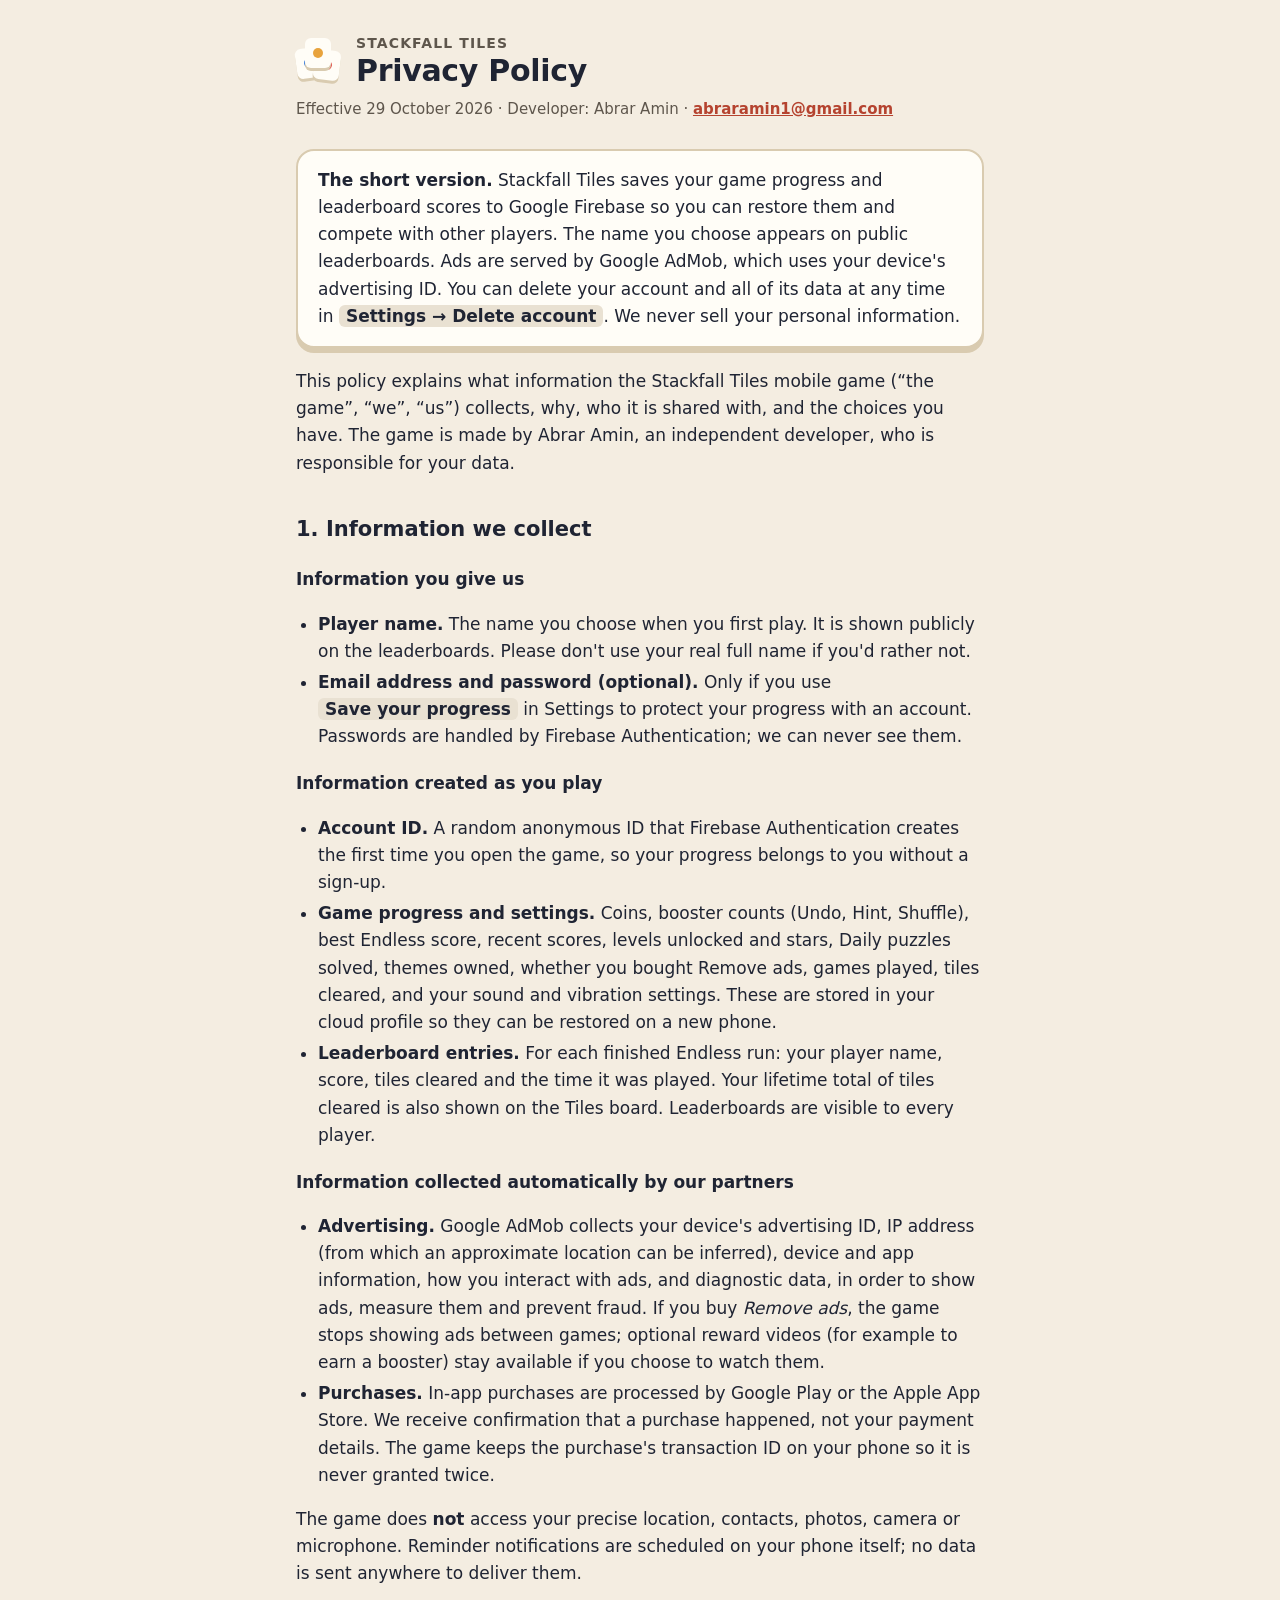
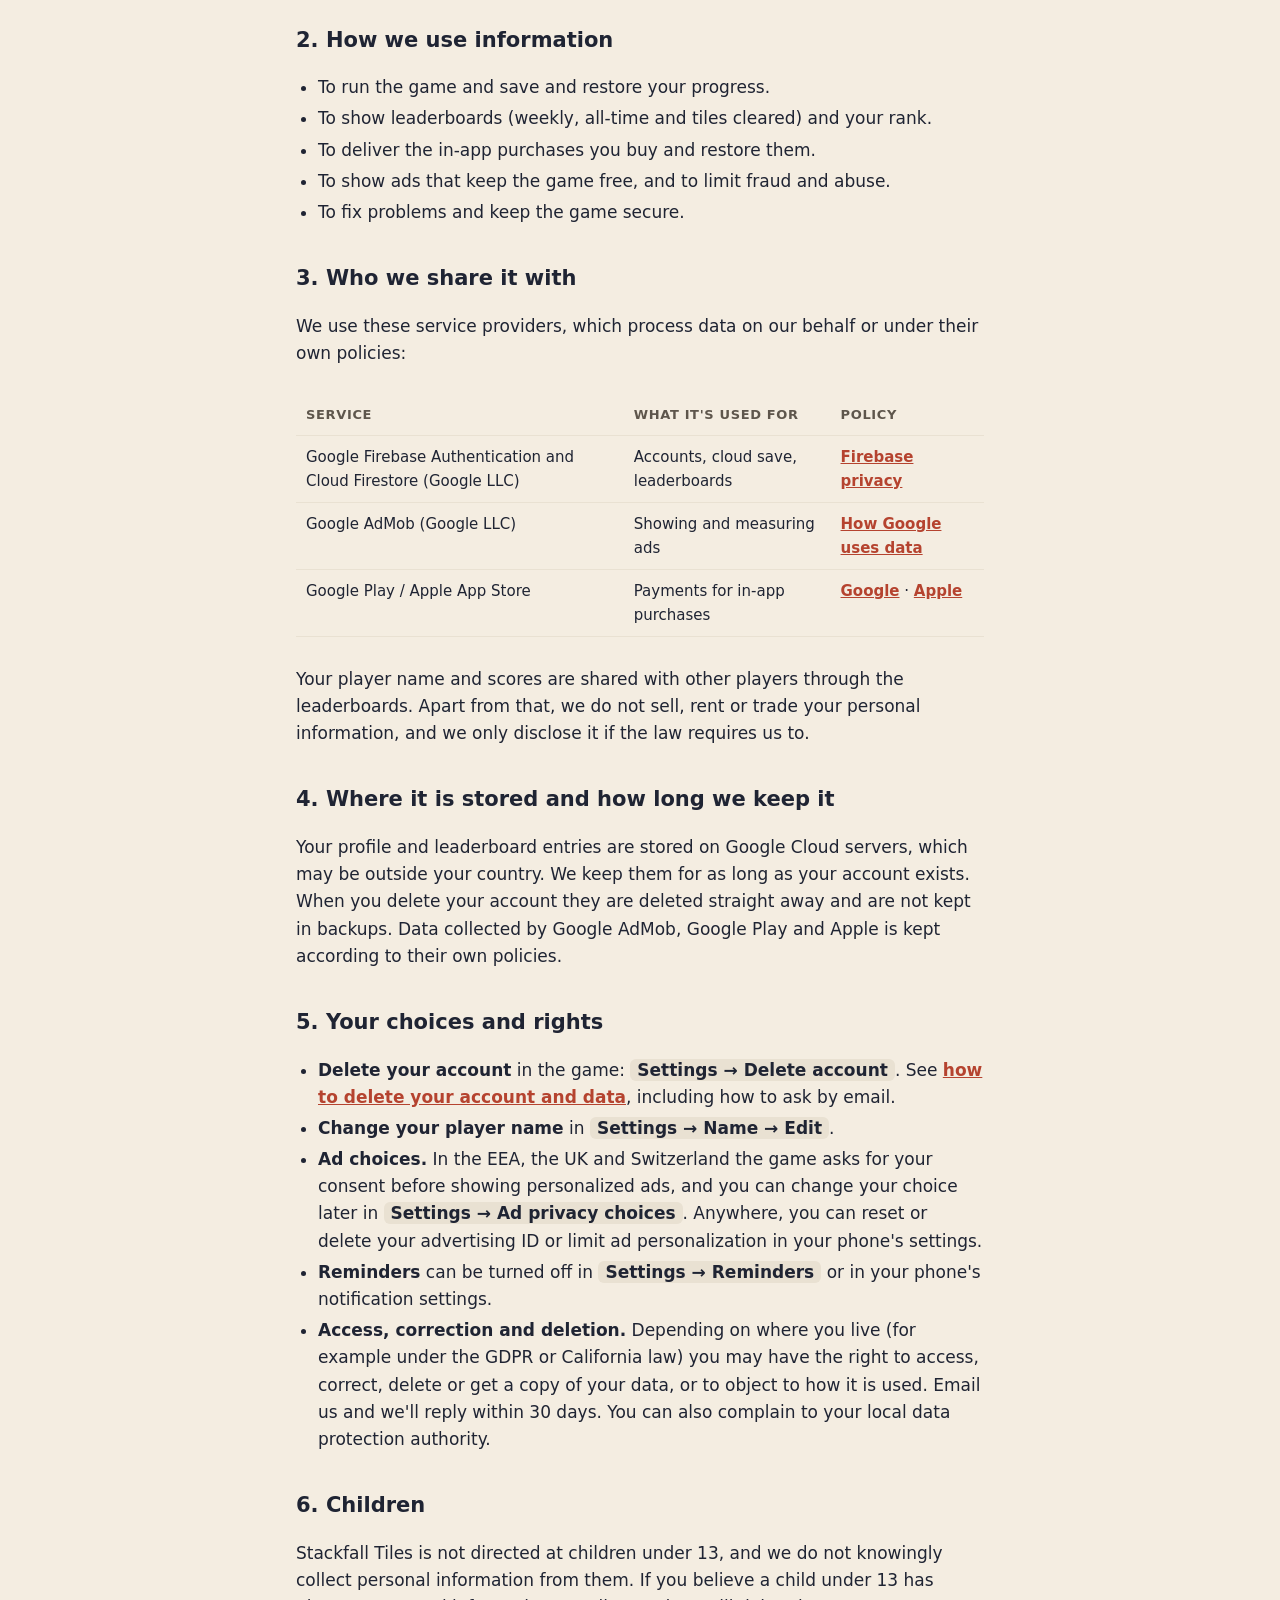
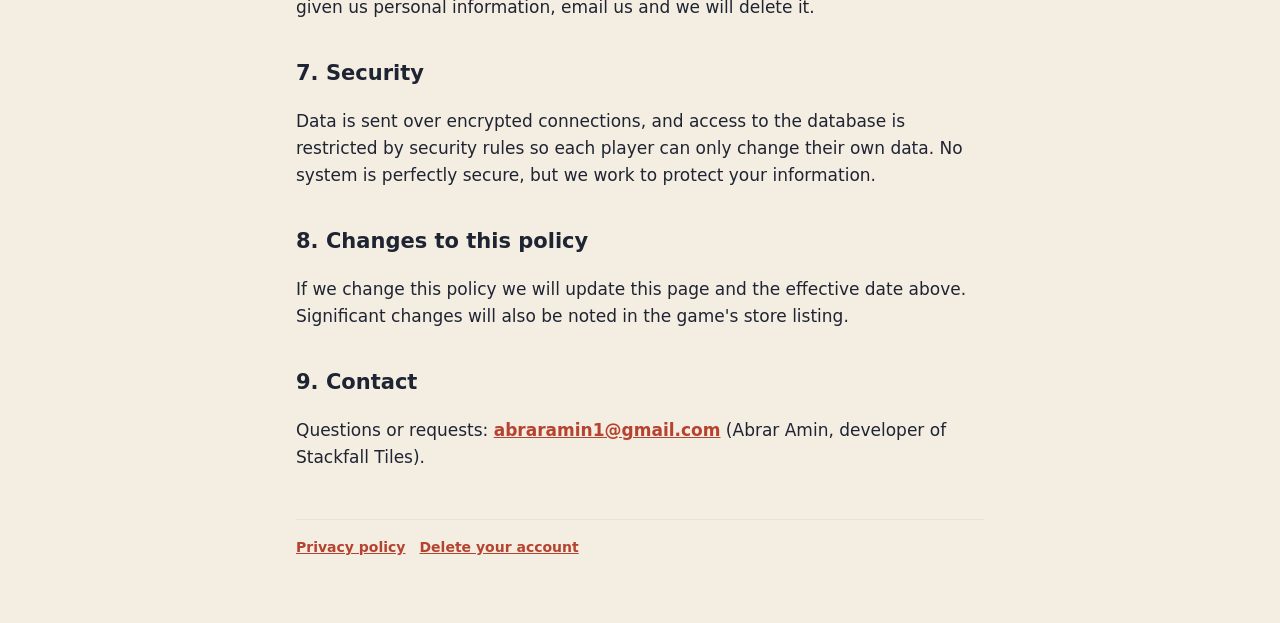
==== stackfall-tiles/privacy.html @ 0eed7789 "Stackfall Tiles: privacy policy and account deletion pages Co-Authored-By: Claude Opus 5.5 <noreply@" ====
<!doctype html>
<html lang="en">
<head>
<meta charset="utf-8">
<meta name="viewport" content="width=device-width, initial-scale=1">
<title>Stackfall Tiles Privacy Policy</title>
<meta name="description" content="Privacy policy for the Stackfall Tiles: Triple Match game by Abrar Amin.">
<link rel="stylesheet" href="style.css">
</head>
<body>
<main>
<header>
  <div class="logo" aria-hidden="true">
    <i style="--c:#3F7FD9;left:0;top:10px;transform:rotate(-8deg)"></i><i style="--c:#E0524B;left:18px;top:12px;transform:rotate(7deg)"></i><i style="--c:#E8A33D;left:9px;top:0"></i>
  </div>
  <div>
    <div class="app">Stackfall Tiles</div>
    <h1>Privacy Policy</h1>
  </div>
</header>
<p class="meta">Effective 29 October 2026 · Developer: Abrar Amin · <a href="mailto:abraramin1@gmail.com">abraramin1@gmail.com</a></p>

<div class="card">
  <p><strong>The short version.</strong> Stackfall Tiles saves your game progress and leaderboard scores to Google Firebase so you can restore them and compete with other players. The name you choose appears on public leaderboards. Ads are served by Google AdMob, which uses your device's advertising ID. You can delete your account and all of its data at any time in <span class="kbd">Settings → Delete account</span>. We never sell your personal information.</p>
</div>

<p>This policy explains what information the Stackfall Tiles mobile game (“the game”, “we”, “us”) collects, why, who it is shared with, and the choices you have. The game is made by Abrar Amin, an independent developer, who is responsible for your data.</p>

<h2>1. Information we collect</h2>

<h3>Information you give us</h3>
<ul>
  <li><strong>Player name.</strong> The name you choose when you first play. It is shown publicly on the leaderboards. Please don't use your real full name if you'd rather not.</li>
  <li><strong>Email address and password (optional).</strong> Only if you use <span class="kbd">Save your progress</span> in Settings to protect your progress with an account. Passwords are handled by Firebase Authentication; we can never see them.</li>
</ul>

<h3>Information created as you play</h3>
<ul>
  <li><strong>Account ID.</strong> A random anonymous ID that Firebase Authentication creates the first time you open the game, so your progress belongs to you without a sign-up.</li>
  <li><strong>Game progress and settings.</strong> Coins, booster counts (Undo, Hint, Shuffle), best Endless score, recent scores, levels unlocked and stars, Daily puzzles solved, themes owned, whether you bought Remove ads, games played, tiles cleared, and your sound and vibration settings. These are stored in your cloud profile so they can be restored on a new phone.</li>
  <li><strong>Leaderboard entries.</strong> For each finished Endless run: your player name, score, tiles cleared and the time it was played. Your lifetime total of tiles cleared is also shown on the Tiles board. Leaderboards are visible to every player.</li>
</ul>

<h3>Information collected automatically by our partners</h3>
<ul>
  <li><strong>Advertising.</strong> Google AdMob collects your device's advertising ID, IP address (from which an approximate location can be inferred), device and app information, how you interact with ads, and diagnostic data, in order to show ads, measure them and prevent fraud. If you buy <em>Remove ads</em>, the game stops showing ads between games; optional reward videos (for example to earn a booster) stay available if you choose to watch them.</li>
  <li><strong>Purchases.</strong> In-app purchases are processed by Google Play or the Apple App Store. We receive confirmation that a purchase happened, not your payment details. The game keeps the purchase's transaction ID on your phone so it is never granted twice.</li>
</ul>

<p>The game does <strong>not</strong> access your precise location, contacts, photos, camera or microphone. Reminder notifications are scheduled on your phone itself; no data is sent anywhere to deliver them.</p>

<h2>2. How we use information</h2>
<ul>
  <li>To run the game and save and restore your progress.</li>
  <li>To show leaderboards (weekly, all-time and tiles cleared) and your rank.</li>
  <li>To deliver the in-app purchases you buy and restore them.</li>
  <li>To show ads that keep the game free, and to limit fraud and abuse.</li>
  <li>To fix problems and keep the game secure.</li>
</ul>

<h2>3. Who we share it with</h2>
<p>We use these service providers, which process data on our behalf or under their own policies:</p>
<div class="tablewrap">
<table>
  <tr><th>Service</th><th>What it's used for</th><th>Policy</th></tr>
  <tr><td>Google Firebase Authentication and Cloud Firestore (Google LLC)</td><td>Accounts, cloud save, leaderboards</td><td><a href="https://firebase.google.com/support/privacy">Firebase privacy</a></td></tr>
  <tr><td>Google AdMob (Google LLC)</td><td>Showing and measuring ads</td><td><a href="https://policies.google.com/technologies/partner-sites">How Google uses data</a></td></tr>
  <tr><td>Google Play / Apple App Store</td><td>Payments for in-app purchases</td><td><a href="https://policies.google.com/privacy">Google</a> · <a href="https://www.apple.com/legal/privacy/">Apple</a></td></tr>
</table>
</div>
<p>Your player name and scores are shared with other players through the leaderboards. Apart from that, we do not sell, rent or trade your personal information, and we only disclose it if the law requires us to.</p>

<h2>4. Where it is stored and how long we keep it</h2>
<p>Your profile and leaderboard entries are stored on Google Cloud servers, which may be outside your country. We keep them for as long as your account exists. When you delete your account they are deleted straight away and are not kept in backups. Data collected by Google AdMob, Google Play and Apple is kept according to their own policies.</p>

<h2>5. Your choices and rights</h2>
<ul>
  <li><strong>Delete your account</strong> in the game: <span class="kbd">Settings → Delete account</span>. See <a href="delete-account.html">how to delete your account and data</a>, including how to ask by email.</li>
  <li><strong>Change your player name</strong> in <span class="kbd">Settings → Name → Edit</span>.</li>
  <li><strong>Ad choices.</strong> In the EEA, the UK and Switzerland the game asks for your consent before showing personalized ads, and you can change your choice later in <span class="kbd">Settings → Ad privacy choices</span>. Anywhere, you can reset or delete your advertising ID or limit ad personalization in your phone's settings.</li>
  <li><strong>Reminders</strong> can be turned off in <span class="kbd">Settings → Reminders</span> or in your phone's notification settings.</li>
  <li><strong>Access, correction and deletion.</strong> Depending on where you live (for example under the GDPR or California law) you may have the right to access, correct, delete or get a copy of your data, or to object to how it is used. Email us and we'll reply within 30 days. You can also complain to your local data protection authority.</li>
</ul>

<h2>6. Children</h2>
<p>Stackfall Tiles is not directed at children under 13, and we do not knowingly collect personal information from them. If you believe a child under 13 has given us personal information, email us and we will delete it.</p>

<h2>7. Security</h2>
<p>Data is sent over encrypted connections, and access to the database is restricted by security rules so each player can only change their own data. No system is perfectly secure, but we work to protect your information.</p>

<h2>8. Changes to this policy</h2>
<p>If we change this policy we will update this page and the effective date above. Significant changes will also be noted in the game's store listing.</p>

<h2>9. Contact</h2>
<p>Questions or requests: <a href="mailto:abraramin1@gmail.com">abraramin1@gmail.com</a> (Abrar Amin, developer of Stackfall Tiles).</p>

<footer>
  <a href="privacy.html">Privacy policy</a><a href="delete-account.html">Delete your account</a>
</footer>
</main>
</body>
</html>
---- stackfall-tiles/style.css ----
:root {
  --paper: #F4EDE1; --paper2: #E9E1D2; --ink: #1F2433; --ink-soft: #5E564C;
  --rust: #B5432F; --teal: #2F8F83; --card: #FFFDF7; --line: #D9CBB0;
}
@media (prefers-color-scheme: dark) {
  :root:not([data-theme="light"]) {
    --paper: #1C1A17; --paper2: #26231F; --ink: #F3EDE1; --ink-soft: #B9AE9E;
    --rust: #E8835F; --teal: #5BC0B2; --card: #24211D; --line: #4A443C;
  }
}
* { box-sizing: border-box; }
body {
  margin: 0; background: var(--paper); color: var(--ink);
  font: 17px/1.6 "Rubik", system-ui, -apple-system, "Segoe UI", sans-serif;
}
main { max-width: 720px; margin: 0 auto; padding: 32px 16px 64px; }
header { display: flex; align-items: center; gap: 14px; margin-bottom: 8px; }
.logo { position: relative; width: 46px; height: 44px; flex: none; }
.logo i { position: absolute; width: 26px; height: 30px; border-radius: 6px; background: #FFFDF7; box-shadow: 0 3px 0 #D9CBB0; display: grid; place-items: center; }
.logo i::after { content: ""; width: 10px; height: 10px; border-radius: 50%; background: var(--c); }
h1 { font-size: 30px; line-height: 1.15; margin: 0; font-weight: 800; letter-spacing: -0.01em; }
.app { font-size: 14px; font-weight: 700; color: var(--ink-soft); text-transform: uppercase; letter-spacing: 0.08em; }
.meta { color: var(--ink-soft); font-size: 15px; margin: 4px 0 28px; }
h2 { font-size: 21px; margin: 36px 0 8px; font-weight: 800; }
h3 { font-size: 17px; margin: 20px 0 4px; }
p, li { max-width: 68ch; }
ul { padding-left: 22px; }
li { margin: 4px 0; }
a { color: var(--rust); font-weight: 600; }
.card {
  background: var(--card); border: 2px solid var(--line); border-radius: 18px;
  padding: 16px 20px; margin: 20px 0; box-shadow: 0 5px 0 var(--line);
}
.card p:first-child, .card h3:first-child { margin-top: 0; }
.card p:last-child, .card ul:last-child { margin-bottom: 0; }
ol.steps { padding-left: 22px; }
ol.steps li { margin: 8px 0; }
.kbd { font-weight: 700; background: var(--paper2); border-radius: 6px; padding: 1px 7px; white-space: nowrap; }
table { border-collapse: collapse; width: 100%; font-size: 15px; margin: 12px 0; }
th, td { text-align: left; vertical-align: top; padding: 9px 10px; border-bottom: 1px solid var(--paper2); }
th { font-weight: 700; color: var(--ink-soft); font-size: 13px; text-transform: uppercase; letter-spacing: 0.05em; }
.tablewrap { overflow-x: auto; }
footer { margin-top: 48px; padding-top: 16px; border-top: 1px solid var(--paper2); color: var(--ink-soft); font-size: 14px; }
footer a { margin-right: 14px; }
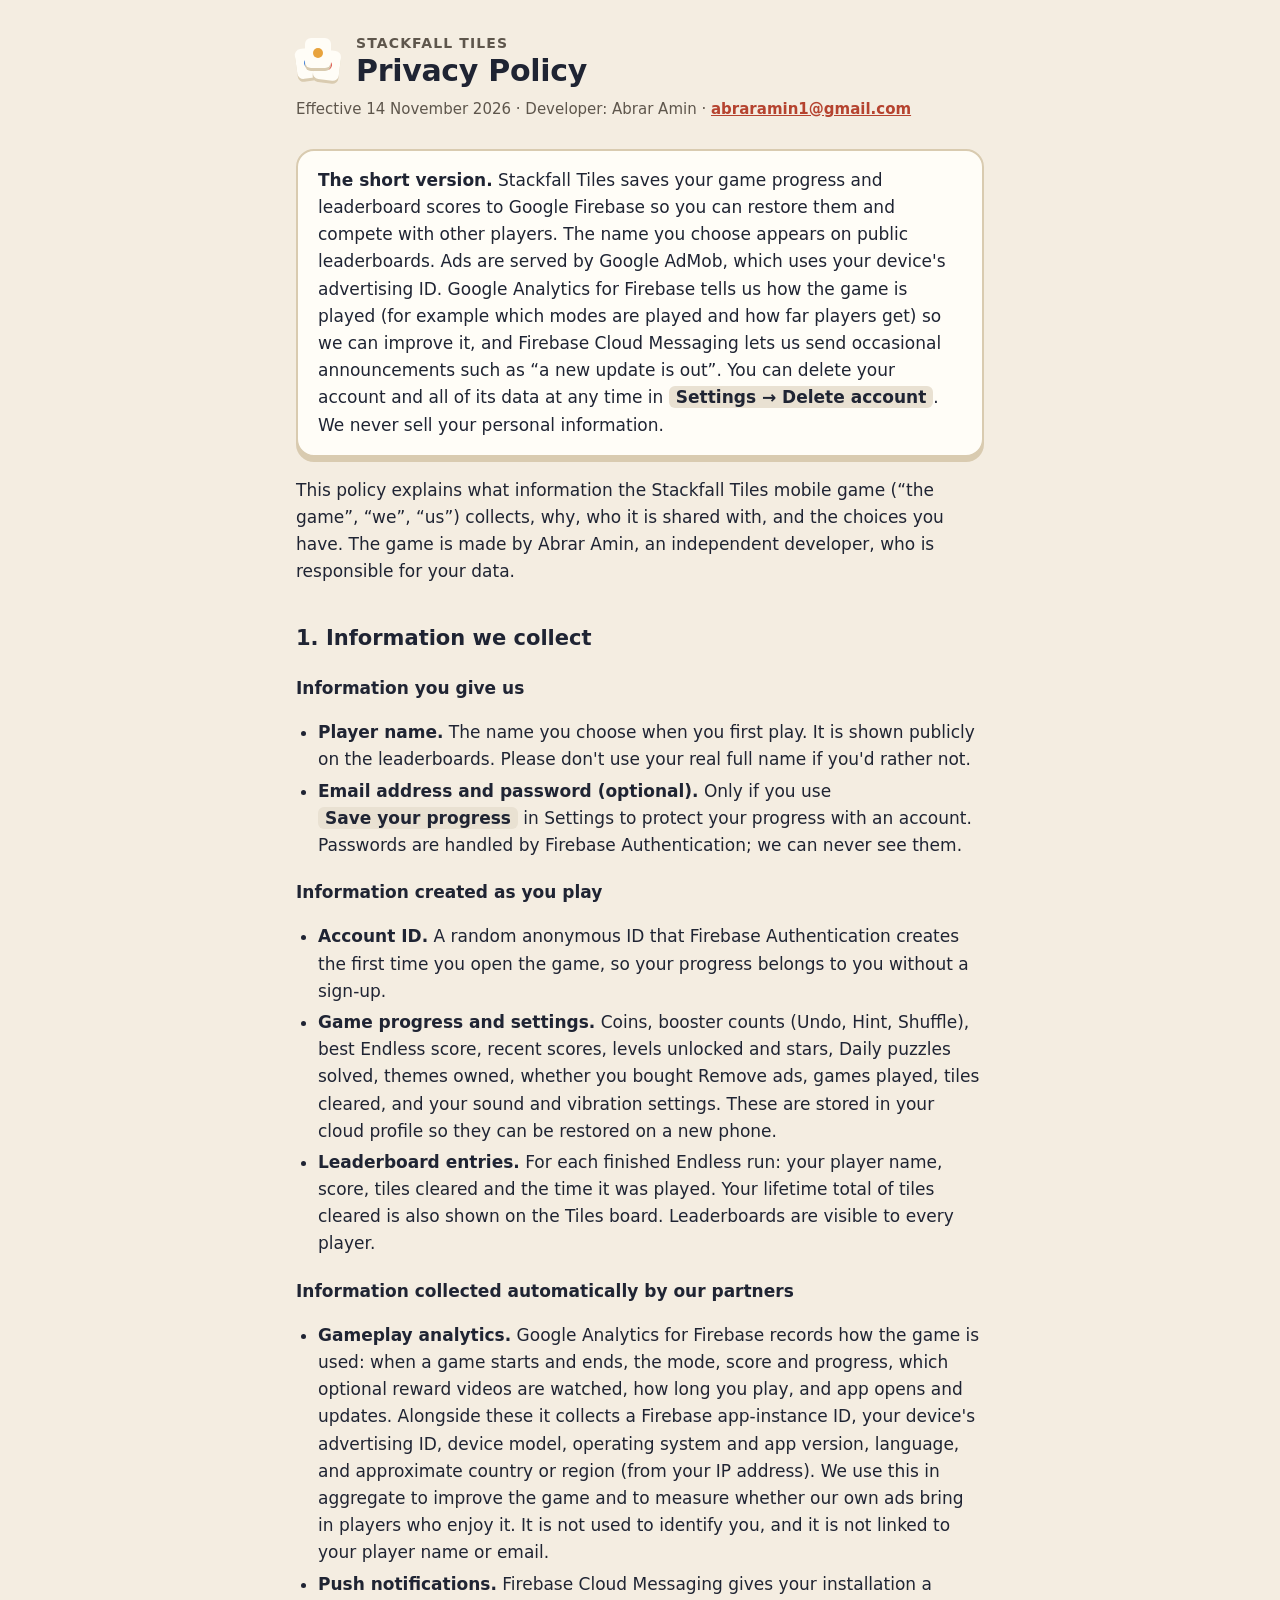
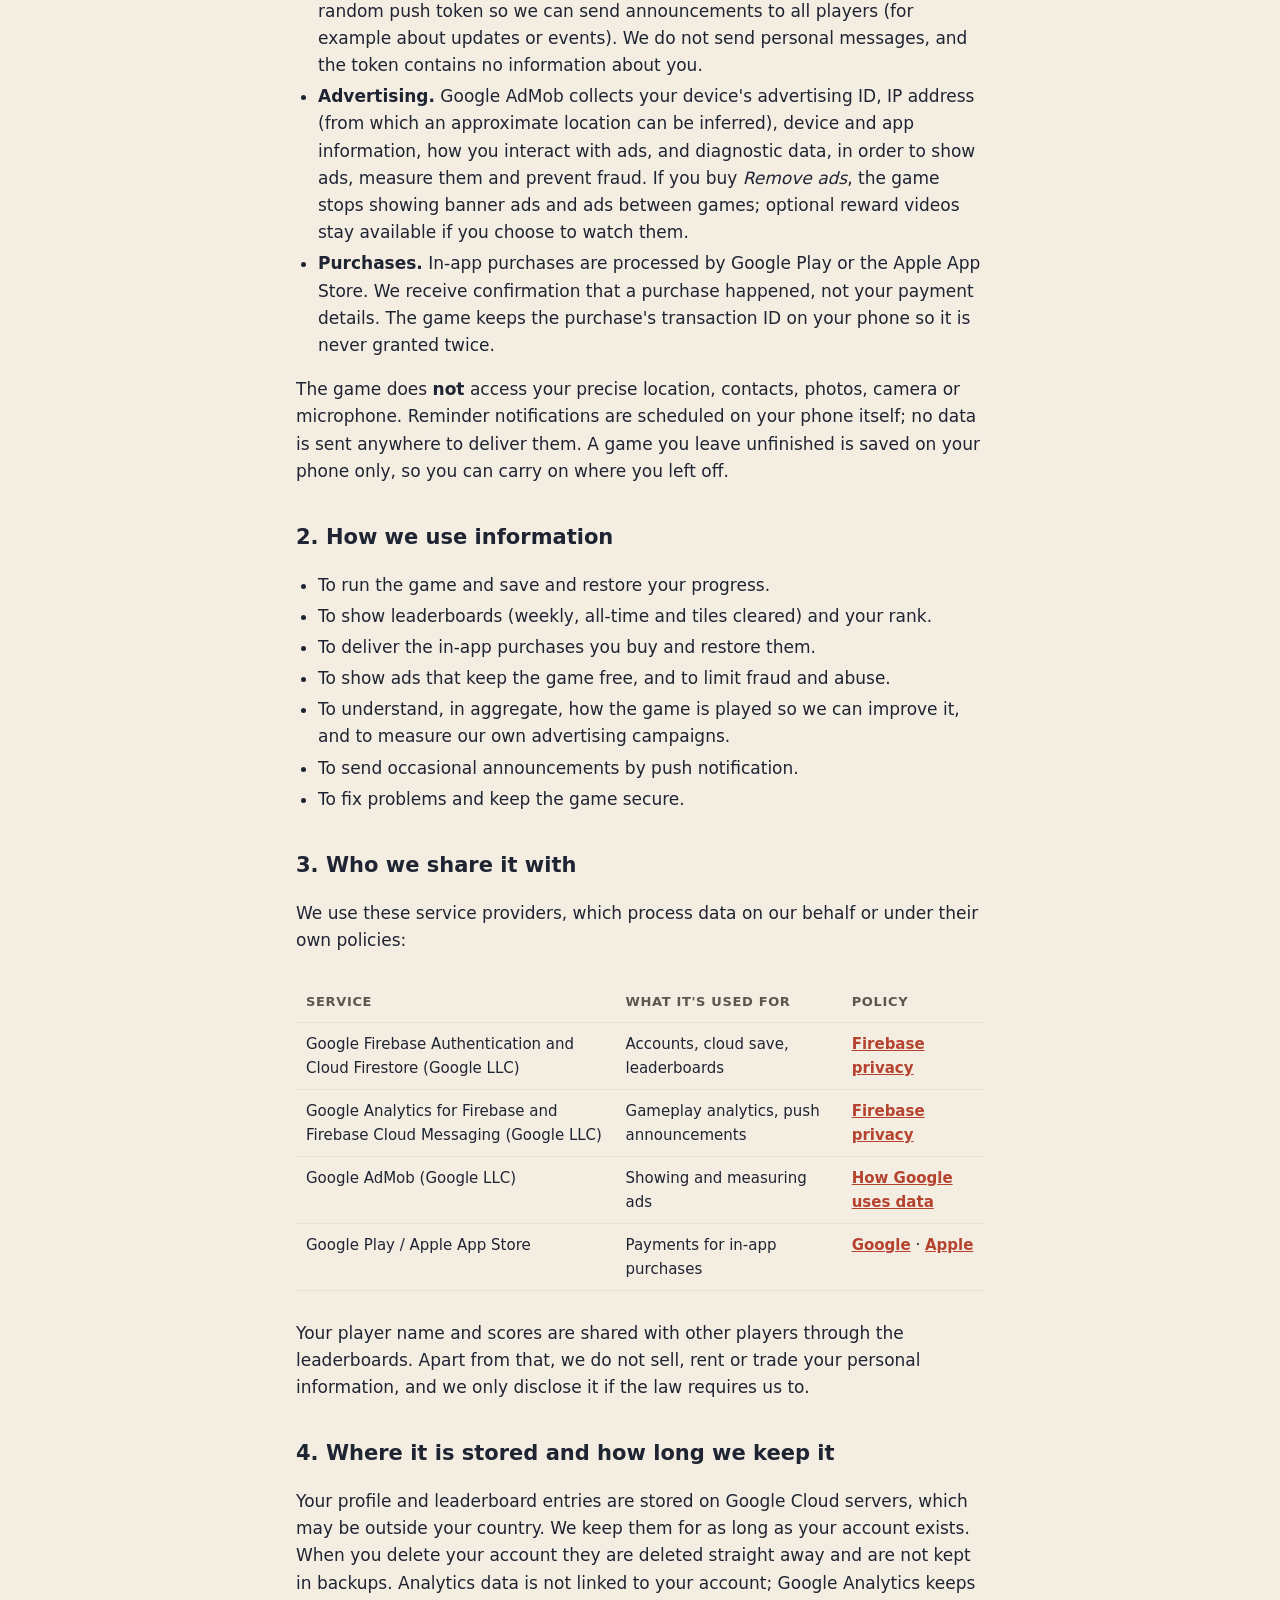
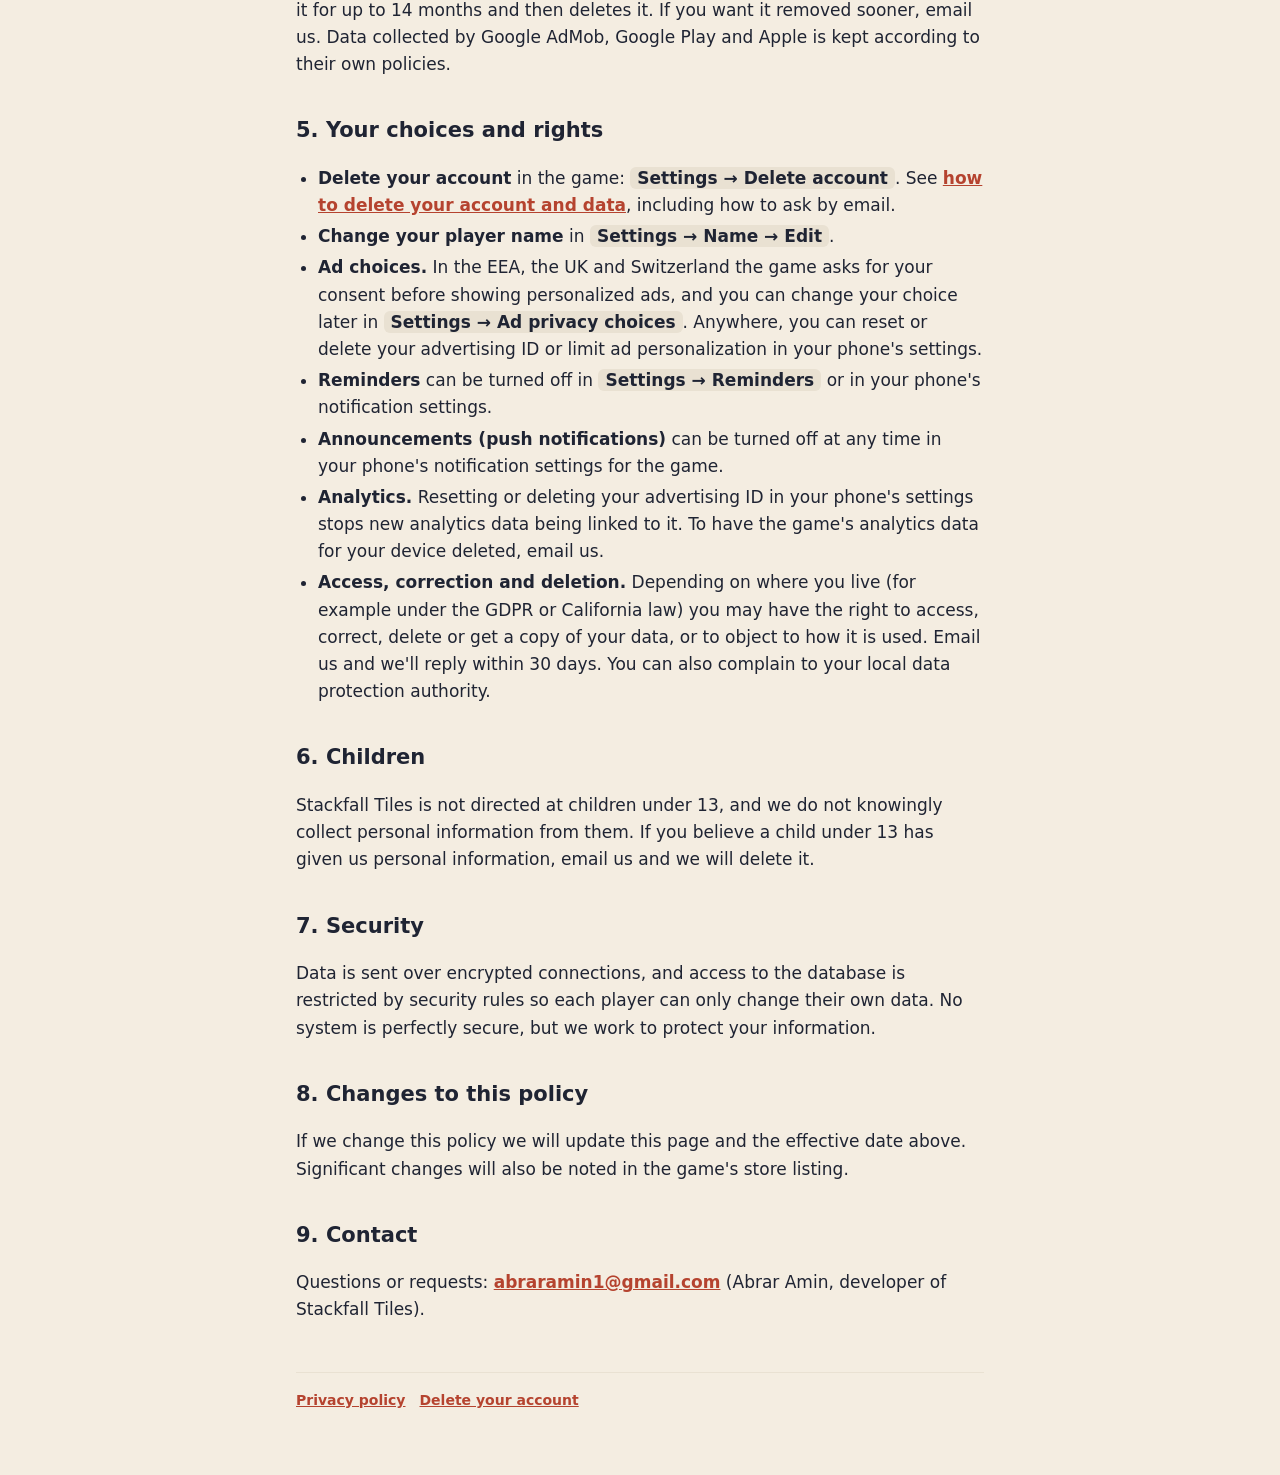
==== commit 46c7e3f1: "Stackfall Blocks + Tiles privacy: Firebase Analytics, push announcements, on-device saved game, bann" ====
--- a/stackfall-tiles/privacy.html
+++ b/stackfall-tiles/privacy.html
@@ -18,10 +18,10 @@
     <h1>Privacy Policy</h1>
   </div>
 </header>
-<p class="meta">Effective 29 October 2026 · Developer: Abrar Amin · <a href="mailto:abraramin1@gmail.com">abraramin1@gmail.com</a></p>
+<p class="meta">Effective 14 November 2026 · Developer: Abrar Amin · <a href="mailto:abraramin1@gmail.com">abraramin1@gmail.com</a></p>
 
 <div class="card">
-  <p><strong>The short version.</strong> Stackfall Tiles saves your game progress and leaderboard scores to Google Firebase so you can restore them and compete with other players. The name you choose appears on public leaderboards. Ads are served by Google AdMob, which uses your device's advertising ID. You can delete your account and all of its data at any time in <span class="kbd">Settings → Delete account</span>. We never sell your personal information.</p>
+  <p><strong>The short version.</strong> Stackfall Tiles saves your game progress and leaderboard scores to Google Firebase so you can restore them and compete with other players. The name you choose appears on public leaderboards. Ads are served by Google AdMob, which uses your device's advertising ID. Google Analytics for Firebase tells us how the game is played (for example which modes are played and how far players get) so we can improve it, and Firebase Cloud Messaging lets us send occasional announcements such as “a new update is out”. You can delete your account and all of its data at any time in <span class="kbd">Settings → Delete account</span>. We never sell your personal information.</p>
 </div>
 
 <p>This policy explains what information the Stackfall Tiles mobile game (“the game”, “we”, “us”) collects, why, who it is shared with, and the choices you have. The game is made by Abrar Amin, an independent developer, who is responsible for your data.</p>
@@ -43,11 +43,13 @@
 
 <h3>Information collected automatically by our partners</h3>
 <ul>
-  <li><strong>Advertising.</strong> Google AdMob collects your device's advertising ID, IP address (from which an approximate location can be inferred), device and app information, how you interact with ads, and diagnostic data, in order to show ads, measure them and prevent fraud. If you buy <em>Remove ads</em>, the game stops showing ads between games; optional reward videos (for example to earn a booster) stay available if you choose to watch them.</li>
+  <li><strong>Gameplay analytics.</strong> Google Analytics for Firebase records how the game is used: when a game starts and ends, the mode, score and progress, which optional reward videos are watched, how long you play, and app opens and updates. Alongside these it collects a Firebase app-instance ID, your device's advertising ID, device model, operating system and app version, language, and approximate country or region (from your IP address). We use this in aggregate to improve the game and to measure whether our own ads bring in players who enjoy it. It is not used to identify you, and it is not linked to your player name or email.</li>
+  <li><strong>Push notifications.</strong> Firebase Cloud Messaging gives your installation a random push token so we can send announcements to all players (for example about updates or events). We do not send personal messages, and the token contains no information about you.</li>
+  <li><strong>Advertising.</strong> Google AdMob collects your device's advertising ID, IP address (from which an approximate location can be inferred), device and app information, how you interact with ads, and diagnostic data, in order to show ads, measure them and prevent fraud. If you buy <em>Remove ads</em>, the game stops showing banner ads and ads between games; optional reward videos stay available if you choose to watch them.</li>
   <li><strong>Purchases.</strong> In-app purchases are processed by Google Play or the Apple App Store. We receive confirmation that a purchase happened, not your payment details. The game keeps the purchase's transaction ID on your phone so it is never granted twice.</li>
 </ul>
 
-<p>The game does <strong>not</strong> access your precise location, contacts, photos, camera or microphone. Reminder notifications are scheduled on your phone itself; no data is sent anywhere to deliver them.</p>
+<p>The game does <strong>not</strong> access your precise location, contacts, photos, camera or microphone. Reminder notifications are scheduled on your phone itself; no data is sent anywhere to deliver them. A game you leave unfinished is saved on your phone only, so you can carry on where you left off.</p>
 
 <h2>2. How we use information</h2>
 <ul>
@@ -55,6 +57,8 @@
   <li>To show leaderboards (weekly, all-time and tiles cleared) and your rank.</li>
   <li>To deliver the in-app purchases you buy and restore them.</li>
   <li>To show ads that keep the game free, and to limit fraud and abuse.</li>
+  <li>To understand, in aggregate, how the game is played so we can improve it, and to measure our own advertising campaigns.</li>
+  <li>To send occasional announcements by push notification.</li>
   <li>To fix problems and keep the game secure.</li>
 </ul>
 
@@ -64,6 +68,7 @@
 <table>
   <tr><th>Service</th><th>What it's used for</th><th>Policy</th></tr>
   <tr><td>Google Firebase Authentication and Cloud Firestore (Google LLC)</td><td>Accounts, cloud save, leaderboards</td><td><a href="https://firebase.google.com/support/privacy">Firebase privacy</a></td></tr>
+  <tr><td>Google Analytics for Firebase and Firebase Cloud Messaging (Google LLC)</td><td>Gameplay analytics, push announcements</td><td><a href="https://firebase.google.com/support/privacy">Firebase privacy</a></td></tr>
   <tr><td>Google AdMob (Google LLC)</td><td>Showing and measuring ads</td><td><a href="https://policies.google.com/technologies/partner-sites">How Google uses data</a></td></tr>
   <tr><td>Google Play / Apple App Store</td><td>Payments for in-app purchases</td><td><a href="https://policies.google.com/privacy">Google</a> · <a href="https://www.apple.com/legal/privacy/">Apple</a></td></tr>
 </table>
@@ -71,7 +76,7 @@
 <p>Your player name and scores are shared with other players through the leaderboards. Apart from that, we do not sell, rent or trade your personal information, and we only disclose it if the law requires us to.</p>
 
 <h2>4. Where it is stored and how long we keep it</h2>
-<p>Your profile and leaderboard entries are stored on Google Cloud servers, which may be outside your country. We keep them for as long as your account exists. When you delete your account they are deleted straight away and are not kept in backups. Data collected by Google AdMob, Google Play and Apple is kept according to their own policies.</p>
+<p>Your profile and leaderboard entries are stored on Google Cloud servers, which may be outside your country. We keep them for as long as your account exists. When you delete your account they are deleted straight away and are not kept in backups. Analytics data is not linked to your account; Google Analytics keeps it for up to 14 months and then deletes it. If you want it removed sooner, email us. Data collected by Google AdMob, Google Play and Apple is kept according to their own policies.</p>
 
 <h2>5. Your choices and rights</h2>
 <ul>
@@ -79,6 +84,8 @@
   <li><strong>Change your player name</strong> in <span class="kbd">Settings → Name → Edit</span>.</li>
   <li><strong>Ad choices.</strong> In the EEA, the UK and Switzerland the game asks for your consent before showing personalized ads, and you can change your choice later in <span class="kbd">Settings → Ad privacy choices</span>. Anywhere, you can reset or delete your advertising ID or limit ad personalization in your phone's settings.</li>
   <li><strong>Reminders</strong> can be turned off in <span class="kbd">Settings → Reminders</span> or in your phone's notification settings.</li>
+  <li><strong>Announcements (push notifications)</strong> can be turned off at any time in your phone's notification settings for the game.</li>
+  <li><strong>Analytics.</strong> Resetting or deleting your advertising ID in your phone's settings stops new analytics data being linked to it. To have the game's analytics data for your device deleted, email us.</li>
   <li><strong>Access, correction and deletion.</strong> Depending on where you live (for example under the GDPR or California law) you may have the right to access, correct, delete or get a copy of your data, or to object to how it is used. Email us and we'll reply within 30 days. You can also complain to your local data protection authority.</li>
 </ul>
 
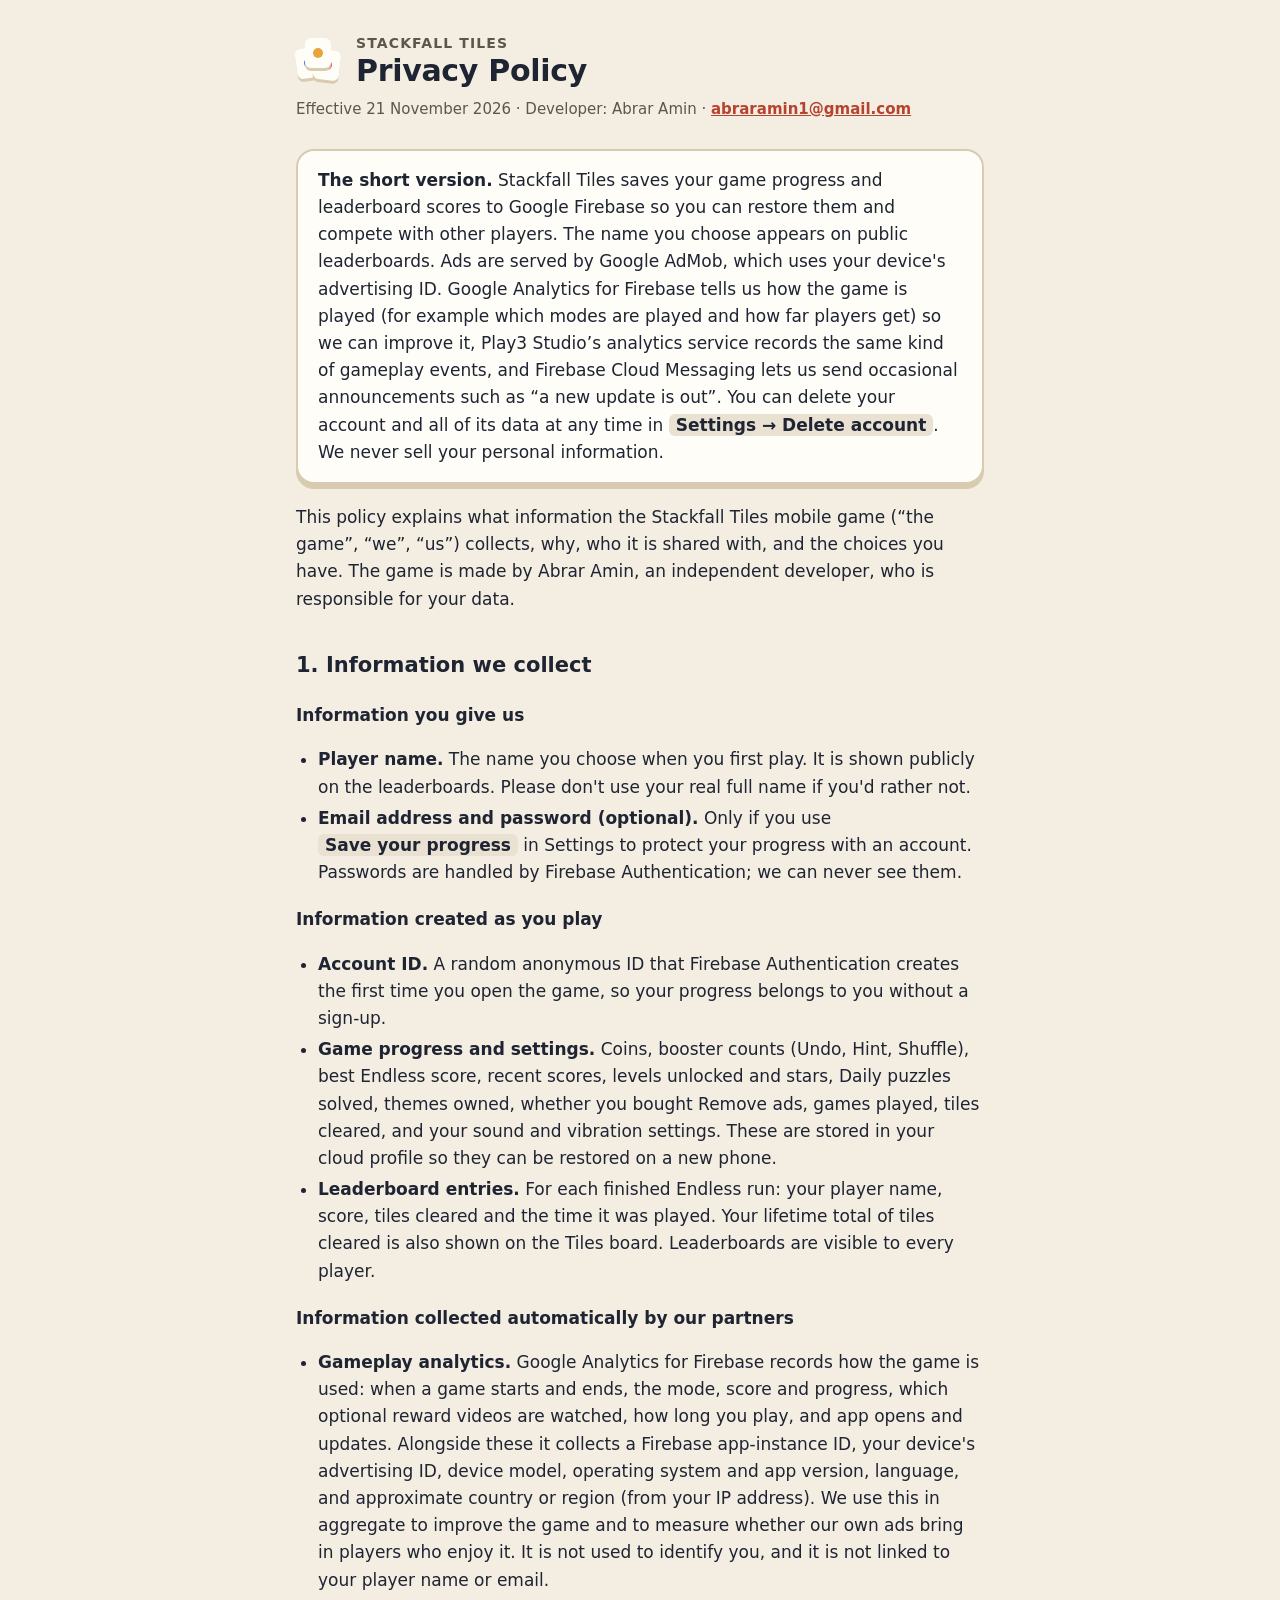
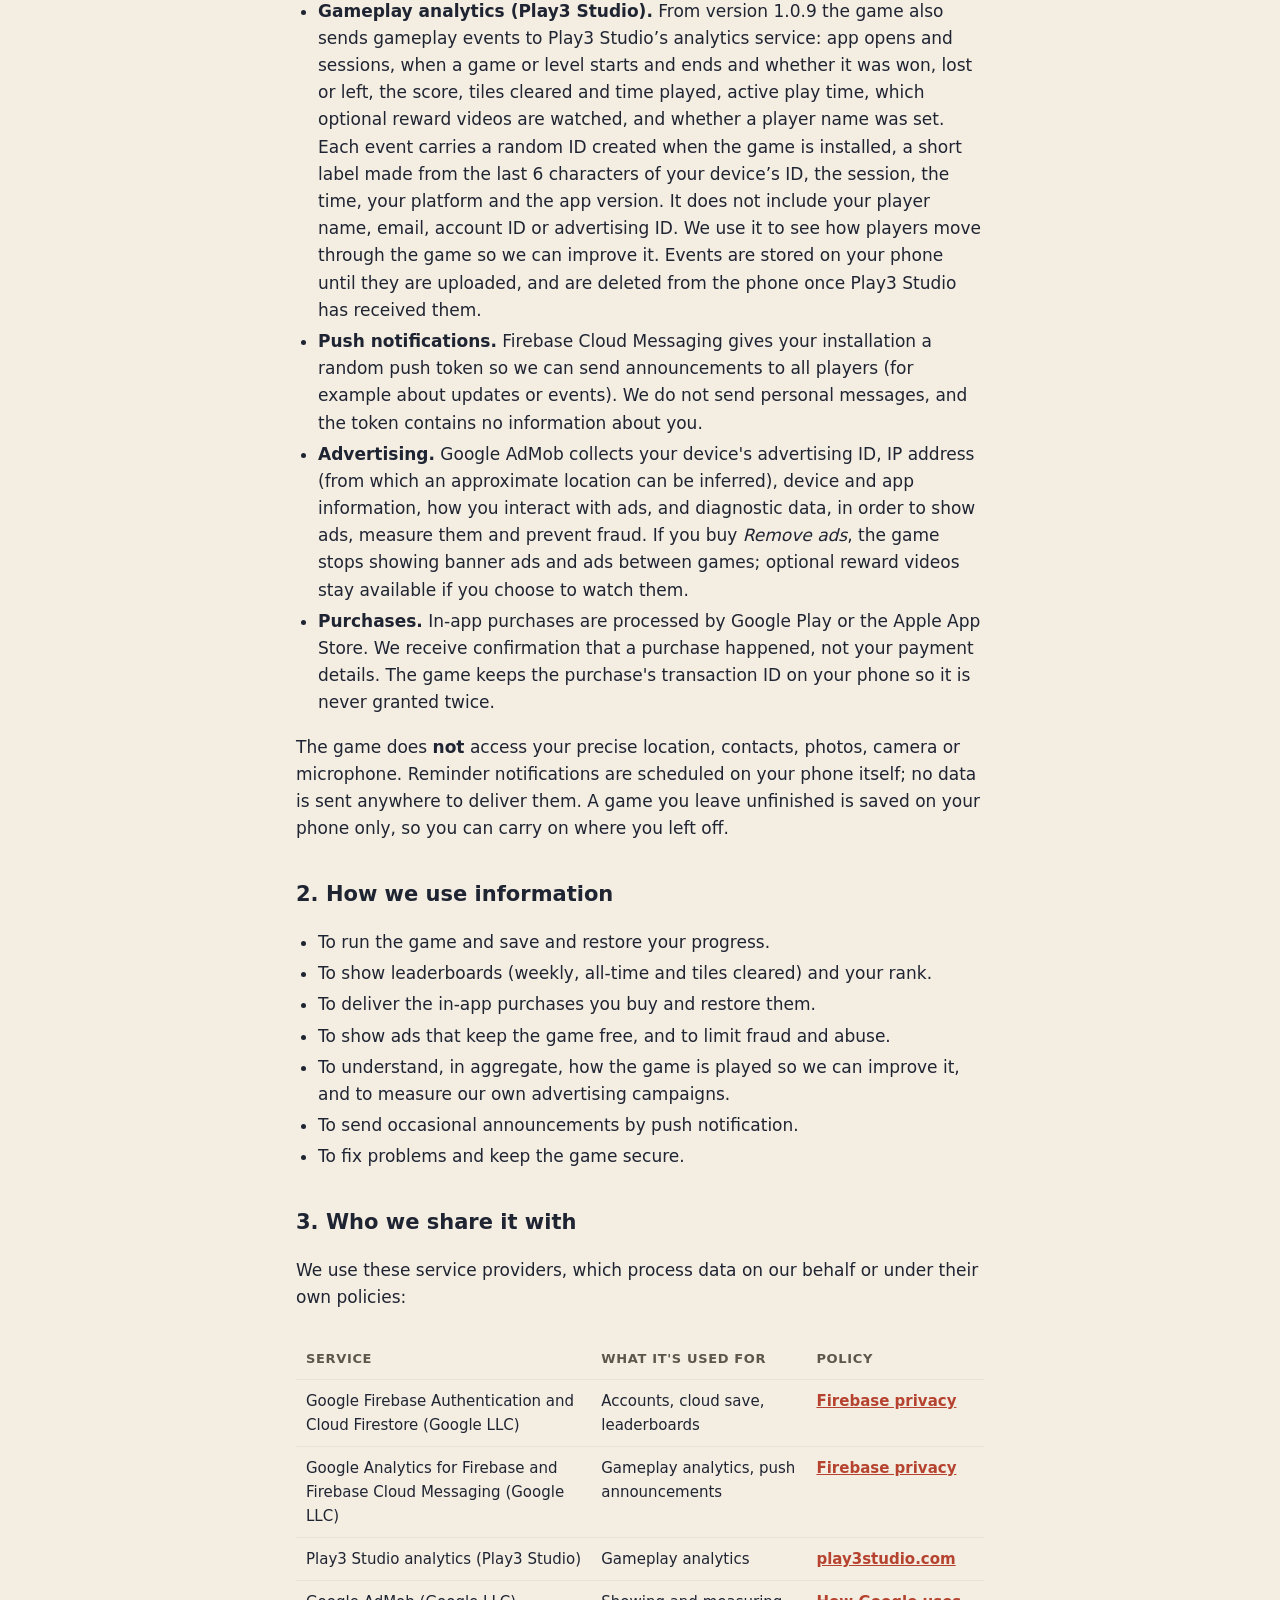
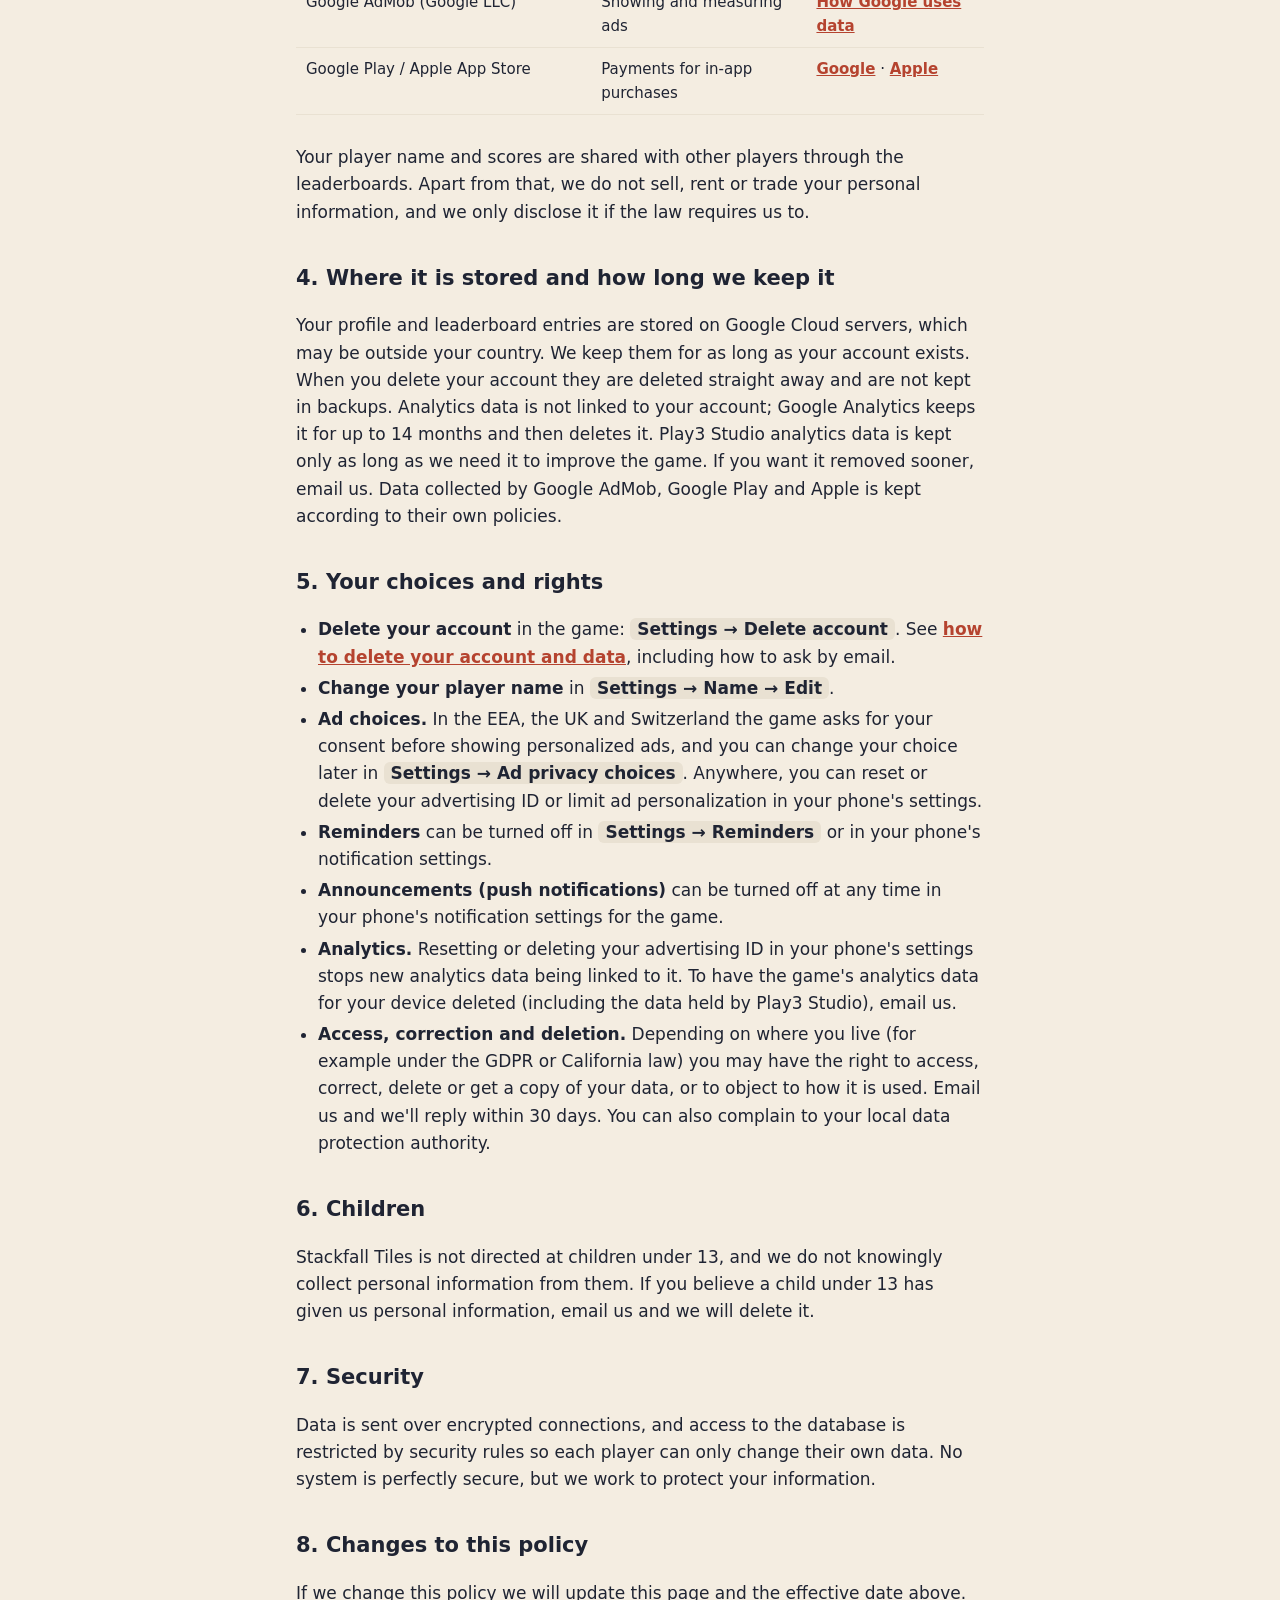
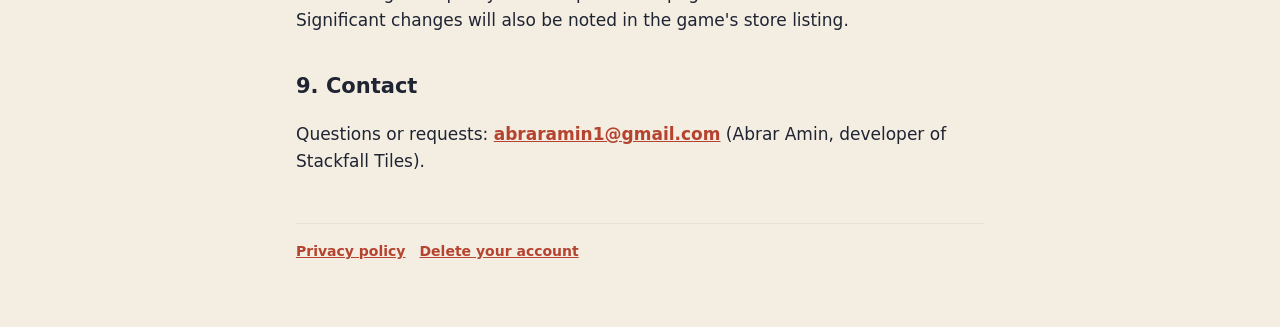
==== commit 820ab7fa: "Stackfall Tiles privacy: Play3 Studio gameplay analytics (from 1.0.9)" ====
--- a/stackfall-tiles/privacy.html
+++ b/stackfall-tiles/privacy.html
@@ -18,10 +18,10 @@
     <h1>Privacy Policy</h1>
   </div>
 </header>
-<p class="meta">Effective 14 November 2026 · Developer: Abrar Amin · <a href="mailto:abraramin1@gmail.com">abraramin1@gmail.com</a></p>
+<p class="meta">Effective 21 November 2026 · Developer: Abrar Amin · <a href="mailto:abraramin1@gmail.com">abraramin1@gmail.com</a></p>
 
 <div class="card">
-  <p><strong>The short version.</strong> Stackfall Tiles saves your game progress and leaderboard scores to Google Firebase so you can restore them and compete with other players. The name you choose appears on public leaderboards. Ads are served by Google AdMob, which uses your device's advertising ID. Google Analytics for Firebase tells us how the game is played (for example which modes are played and how far players get) so we can improve it, and Firebase Cloud Messaging lets us send occasional announcements such as “a new update is out”. You can delete your account and all of its data at any time in <span class="kbd">Settings → Delete account</span>. We never sell your personal information.</p>
+  <p><strong>The short version.</strong> Stackfall Tiles saves your game progress and leaderboard scores to Google Firebase so you can restore them and compete with other players. The name you choose appears on public leaderboards. Ads are served by Google AdMob, which uses your device's advertising ID. Google Analytics for Firebase tells us how the game is played (for example which modes are played and how far players get) so we can improve it, Play3 Studio’s analytics service records the same kind of gameplay events, and Firebase Cloud Messaging lets us send occasional announcements such as “a new update is out”. You can delete your account and all of its data at any time in <span class="kbd">Settings → Delete account</span>. We never sell your personal information.</p>
 </div>
 
 <p>This policy explains what information the Stackfall Tiles mobile game (“the game”, “we”, “us”) collects, why, who it is shared with, and the choices you have. The game is made by Abrar Amin, an independent developer, who is responsible for your data.</p>
@@ -44,6 +44,7 @@
 <h3>Information collected automatically by our partners</h3>
 <ul>
   <li><strong>Gameplay analytics.</strong> Google Analytics for Firebase records how the game is used: when a game starts and ends, the mode, score and progress, which optional reward videos are watched, how long you play, and app opens and updates. Alongside these it collects a Firebase app-instance ID, your device's advertising ID, device model, operating system and app version, language, and approximate country or region (from your IP address). We use this in aggregate to improve the game and to measure whether our own ads bring in players who enjoy it. It is not used to identify you, and it is not linked to your player name or email.</li>
+  <li><strong>Gameplay analytics (Play3 Studio).</strong> From version 1.0.9 the game also sends gameplay events to Play3 Studio’s analytics service: app opens and sessions, when a game or level starts and ends and whether it was won, lost or left, the score, tiles cleared and time played, active play time, which optional reward videos are watched, and whether a player name was set. Each event carries a random ID created when the game is installed, a short label made from the last 6 characters of your device’s ID, the session, the time, your platform and the app version. It does not include your player name, email, account ID or advertising ID. We use it to see how players move through the game so we can improve it. Events are stored on your phone until they are uploaded, and are deleted from the phone once Play3 Studio has received them.</li>
   <li><strong>Push notifications.</strong> Firebase Cloud Messaging gives your installation a random push token so we can send announcements to all players (for example about updates or events). We do not send personal messages, and the token contains no information about you.</li>
   <li><strong>Advertising.</strong> Google AdMob collects your device's advertising ID, IP address (from which an approximate location can be inferred), device and app information, how you interact with ads, and diagnostic data, in order to show ads, measure them and prevent fraud. If you buy <em>Remove ads</em>, the game stops showing banner ads and ads between games; optional reward videos stay available if you choose to watch them.</li>
   <li><strong>Purchases.</strong> In-app purchases are processed by Google Play or the Apple App Store. We receive confirmation that a purchase happened, not your payment details. The game keeps the purchase's transaction ID on your phone so it is never granted twice.</li>
@@ -69,6 +70,7 @@
   <tr><th>Service</th><th>What it's used for</th><th>Policy</th></tr>
   <tr><td>Google Firebase Authentication and Cloud Firestore (Google LLC)</td><td>Accounts, cloud save, leaderboards</td><td><a href="https://firebase.google.com/support/privacy">Firebase privacy</a></td></tr>
   <tr><td>Google Analytics for Firebase and Firebase Cloud Messaging (Google LLC)</td><td>Gameplay analytics, push announcements</td><td><a href="https://firebase.google.com/support/privacy">Firebase privacy</a></td></tr>
+  <tr><td>Play3 Studio analytics (Play3 Studio)</td><td>Gameplay analytics</td><td><a href="https://play3studio.com/">play3studio.com</a></td></tr>
   <tr><td>Google AdMob (Google LLC)</td><td>Showing and measuring ads</td><td><a href="https://policies.google.com/technologies/partner-sites">How Google uses data</a></td></tr>
   <tr><td>Google Play / Apple App Store</td><td>Payments for in-app purchases</td><td><a href="https://policies.google.com/privacy">Google</a> · <a href="https://www.apple.com/legal/privacy/">Apple</a></td></tr>
 </table>
@@ -76,7 +78,7 @@
 <p>Your player name and scores are shared with other players through the leaderboards. Apart from that, we do not sell, rent or trade your personal information, and we only disclose it if the law requires us to.</p>
 
 <h2>4. Where it is stored and how long we keep it</h2>
-<p>Your profile and leaderboard entries are stored on Google Cloud servers, which may be outside your country. We keep them for as long as your account exists. When you delete your account they are deleted straight away and are not kept in backups. Analytics data is not linked to your account; Google Analytics keeps it for up to 14 months and then deletes it. If you want it removed sooner, email us. Data collected by Google AdMob, Google Play and Apple is kept according to their own policies.</p>
+<p>Your profile and leaderboard entries are stored on Google Cloud servers, which may be outside your country. We keep them for as long as your account exists. When you delete your account they are deleted straight away and are not kept in backups. Analytics data is not linked to your account; Google Analytics keeps it for up to 14 months and then deletes it. Play3 Studio analytics data is kept only as long as we need it to improve the game. If you want it removed sooner, email us. Data collected by Google AdMob, Google Play and Apple is kept according to their own policies.</p>
 
 <h2>5. Your choices and rights</h2>
 <ul>
@@ -85,7 +87,7 @@
   <li><strong>Ad choices.</strong> In the EEA, the UK and Switzerland the game asks for your consent before showing personalized ads, and you can change your choice later in <span class="kbd">Settings → Ad privacy choices</span>. Anywhere, you can reset or delete your advertising ID or limit ad personalization in your phone's settings.</li>
   <li><strong>Reminders</strong> can be turned off in <span class="kbd">Settings → Reminders</span> or in your phone's notification settings.</li>
   <li><strong>Announcements (push notifications)</strong> can be turned off at any time in your phone's notification settings for the game.</li>
-  <li><strong>Analytics.</strong> Resetting or deleting your advertising ID in your phone's settings stops new analytics data being linked to it. To have the game's analytics data for your device deleted, email us.</li>
+  <li><strong>Analytics.</strong> Resetting or deleting your advertising ID in your phone's settings stops new analytics data being linked to it. To have the game's analytics data for your device deleted (including the data held by Play3 Studio), email us.</li>
   <li><strong>Access, correction and deletion.</strong> Depending on where you live (for example under the GDPR or California law) you may have the right to access, correct, delete or get a copy of your data, or to object to how it is used. Email us and we'll reply within 30 days. You can also complain to your local data protection authority.</li>
 </ul>
 
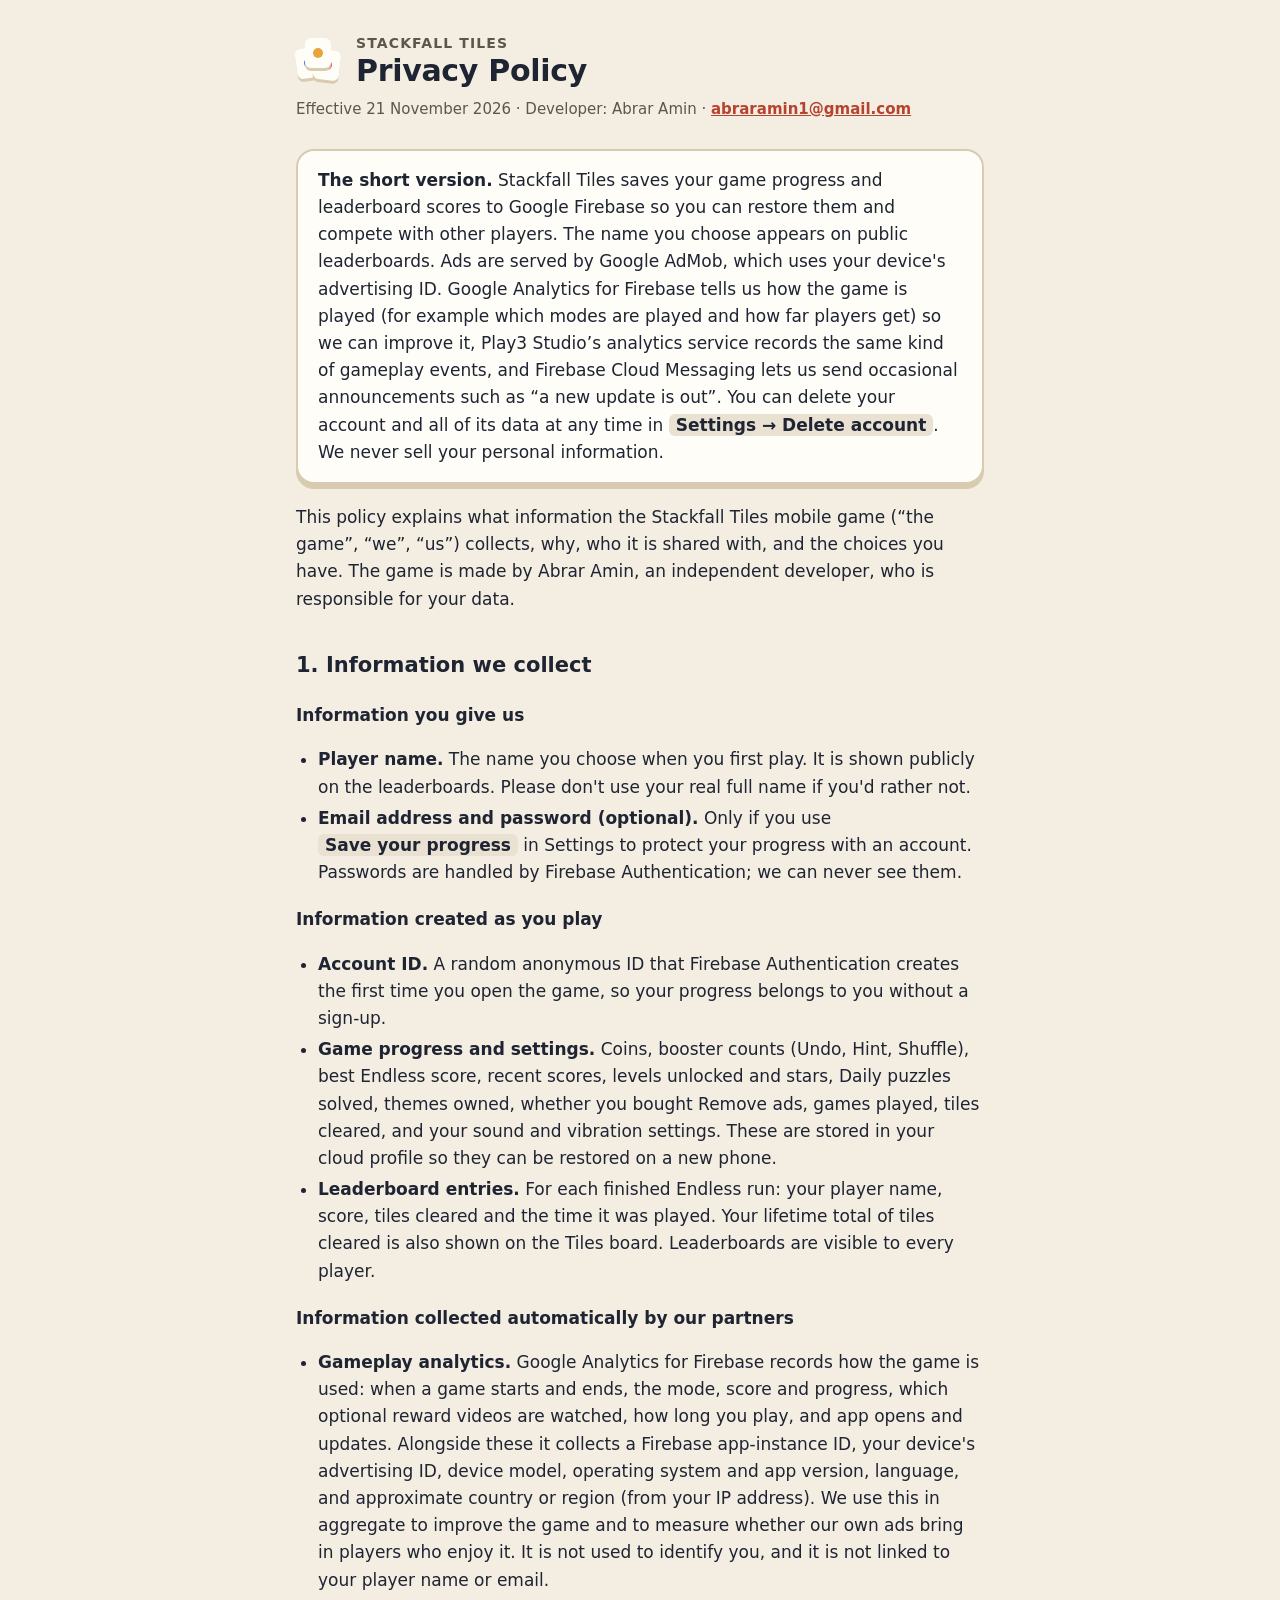
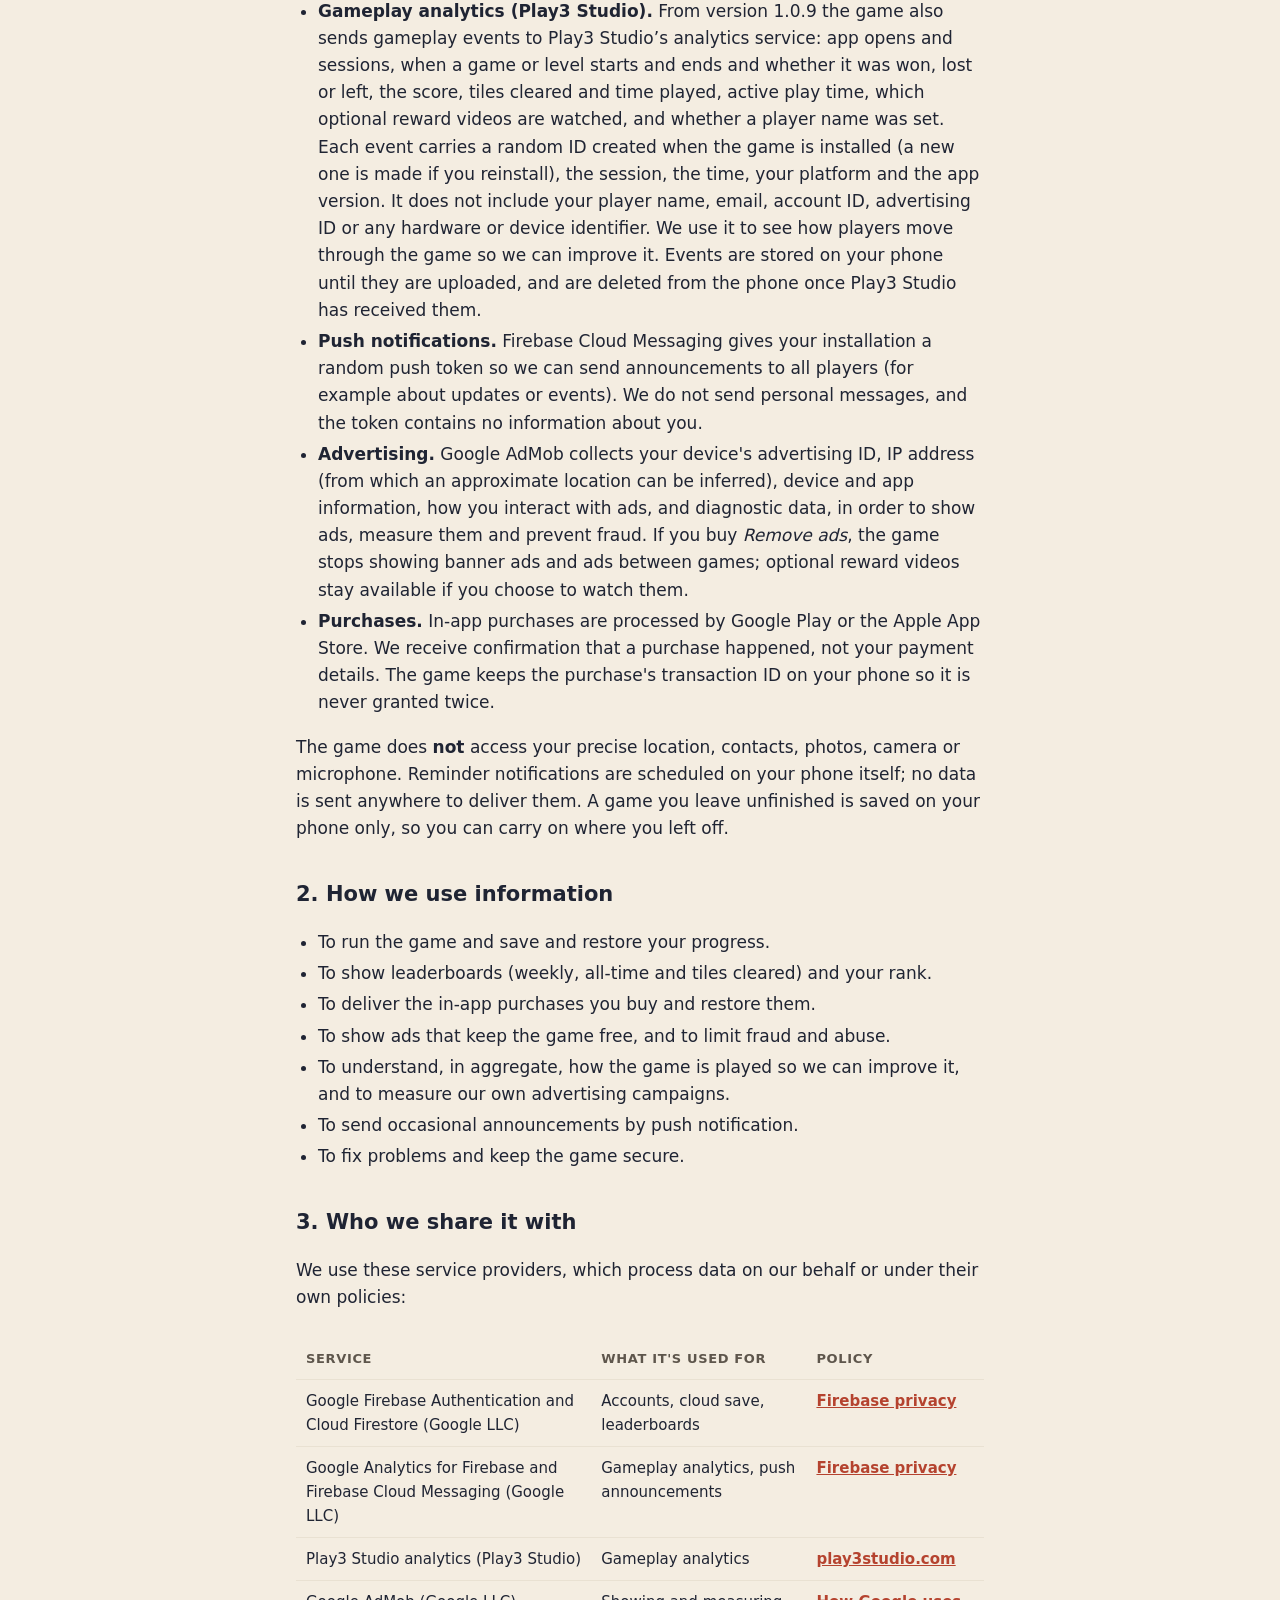
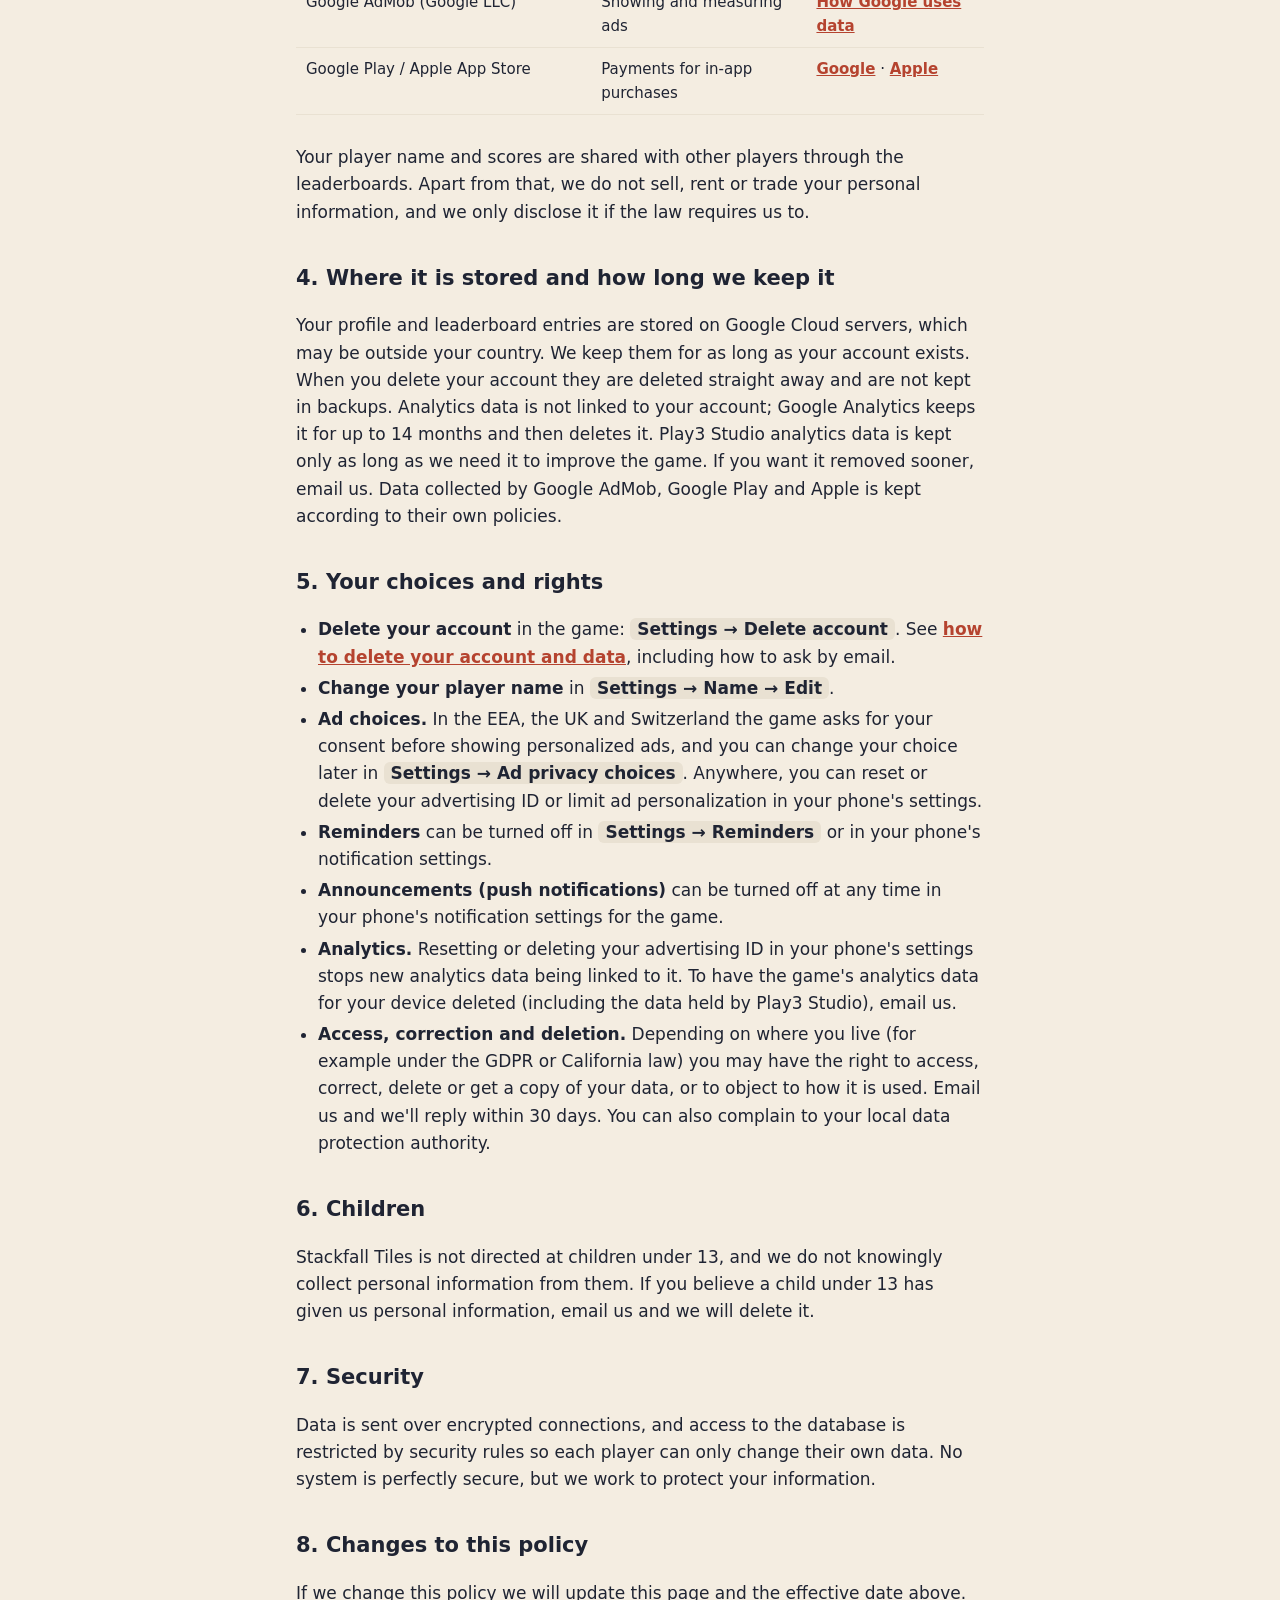
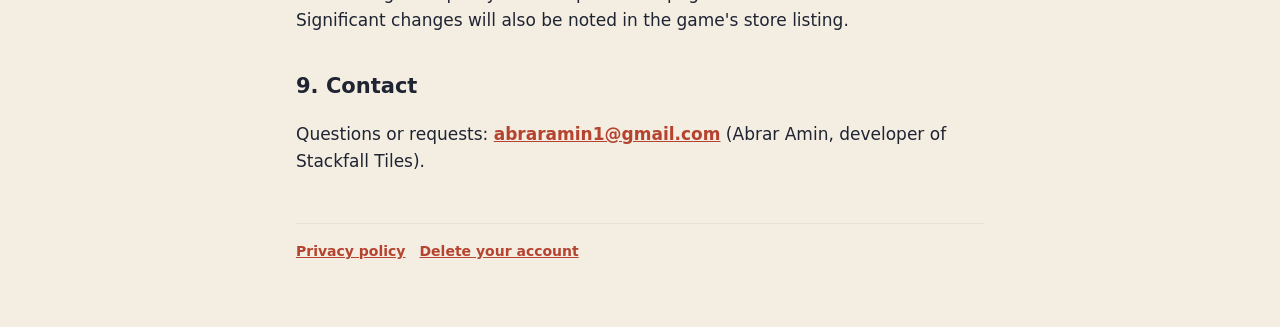
==== commit 9cd92ec0: "Tiles privacy: Play3 uses a random install ID only, no device identifier" ====
--- a/stackfall-tiles/privacy.html
+++ b/stackfall-tiles/privacy.html
@@ -44,7 +44,7 @@
 <h3>Information collected automatically by our partners</h3>
 <ul>
   <li><strong>Gameplay analytics.</strong> Google Analytics for Firebase records how the game is used: when a game starts and ends, the mode, score and progress, which optional reward videos are watched, how long you play, and app opens and updates. Alongside these it collects a Firebase app-instance ID, your device's advertising ID, device model, operating system and app version, language, and approximate country or region (from your IP address). We use this in aggregate to improve the game and to measure whether our own ads bring in players who enjoy it. It is not used to identify you, and it is not linked to your player name or email.</li>
-  <li><strong>Gameplay analytics (Play3 Studio).</strong> From version 1.0.9 the game also sends gameplay events to Play3 Studio’s analytics service: app opens and sessions, when a game or level starts and ends and whether it was won, lost or left, the score, tiles cleared and time played, active play time, which optional reward videos are watched, and whether a player name was set. Each event carries a random ID created when the game is installed, a short label made from the last 6 characters of your device’s ID, the session, the time, your platform and the app version. It does not include your player name, email, account ID or advertising ID. We use it to see how players move through the game so we can improve it. Events are stored on your phone until they are uploaded, and are deleted from the phone once Play3 Studio has received them.</li>
+  <li><strong>Gameplay analytics (Play3 Studio).</strong> From version 1.0.9 the game also sends gameplay events to Play3 Studio’s analytics service: app opens and sessions, when a game or level starts and ends and whether it was won, lost or left, the score, tiles cleared and time played, active play time, which optional reward videos are watched, and whether a player name was set. Each event carries a random ID created when the game is installed (a new one is made if you reinstall), the session, the time, your platform and the app version. It does not include your player name, email, account ID, advertising ID or any hardware or device identifier. We use it to see how players move through the game so we can improve it. Events are stored on your phone until they are uploaded, and are deleted from the phone once Play3 Studio has received them.</li>
   <li><strong>Push notifications.</strong> Firebase Cloud Messaging gives your installation a random push token so we can send announcements to all players (for example about updates or events). We do not send personal messages, and the token contains no information about you.</li>
   <li><strong>Advertising.</strong> Google AdMob collects your device's advertising ID, IP address (from which an approximate location can be inferred), device and app information, how you interact with ads, and diagnostic data, in order to show ads, measure them and prevent fraud. If you buy <em>Remove ads</em>, the game stops showing banner ads and ads between games; optional reward videos stay available if you choose to watch them.</li>
   <li><strong>Purchases.</strong> In-app purchases are processed by Google Play or the Apple App Store. We receive confirmation that a purchase happened, not your payment details. The game keeps the purchase's transaction ID on your phone so it is never granted twice.</li>
